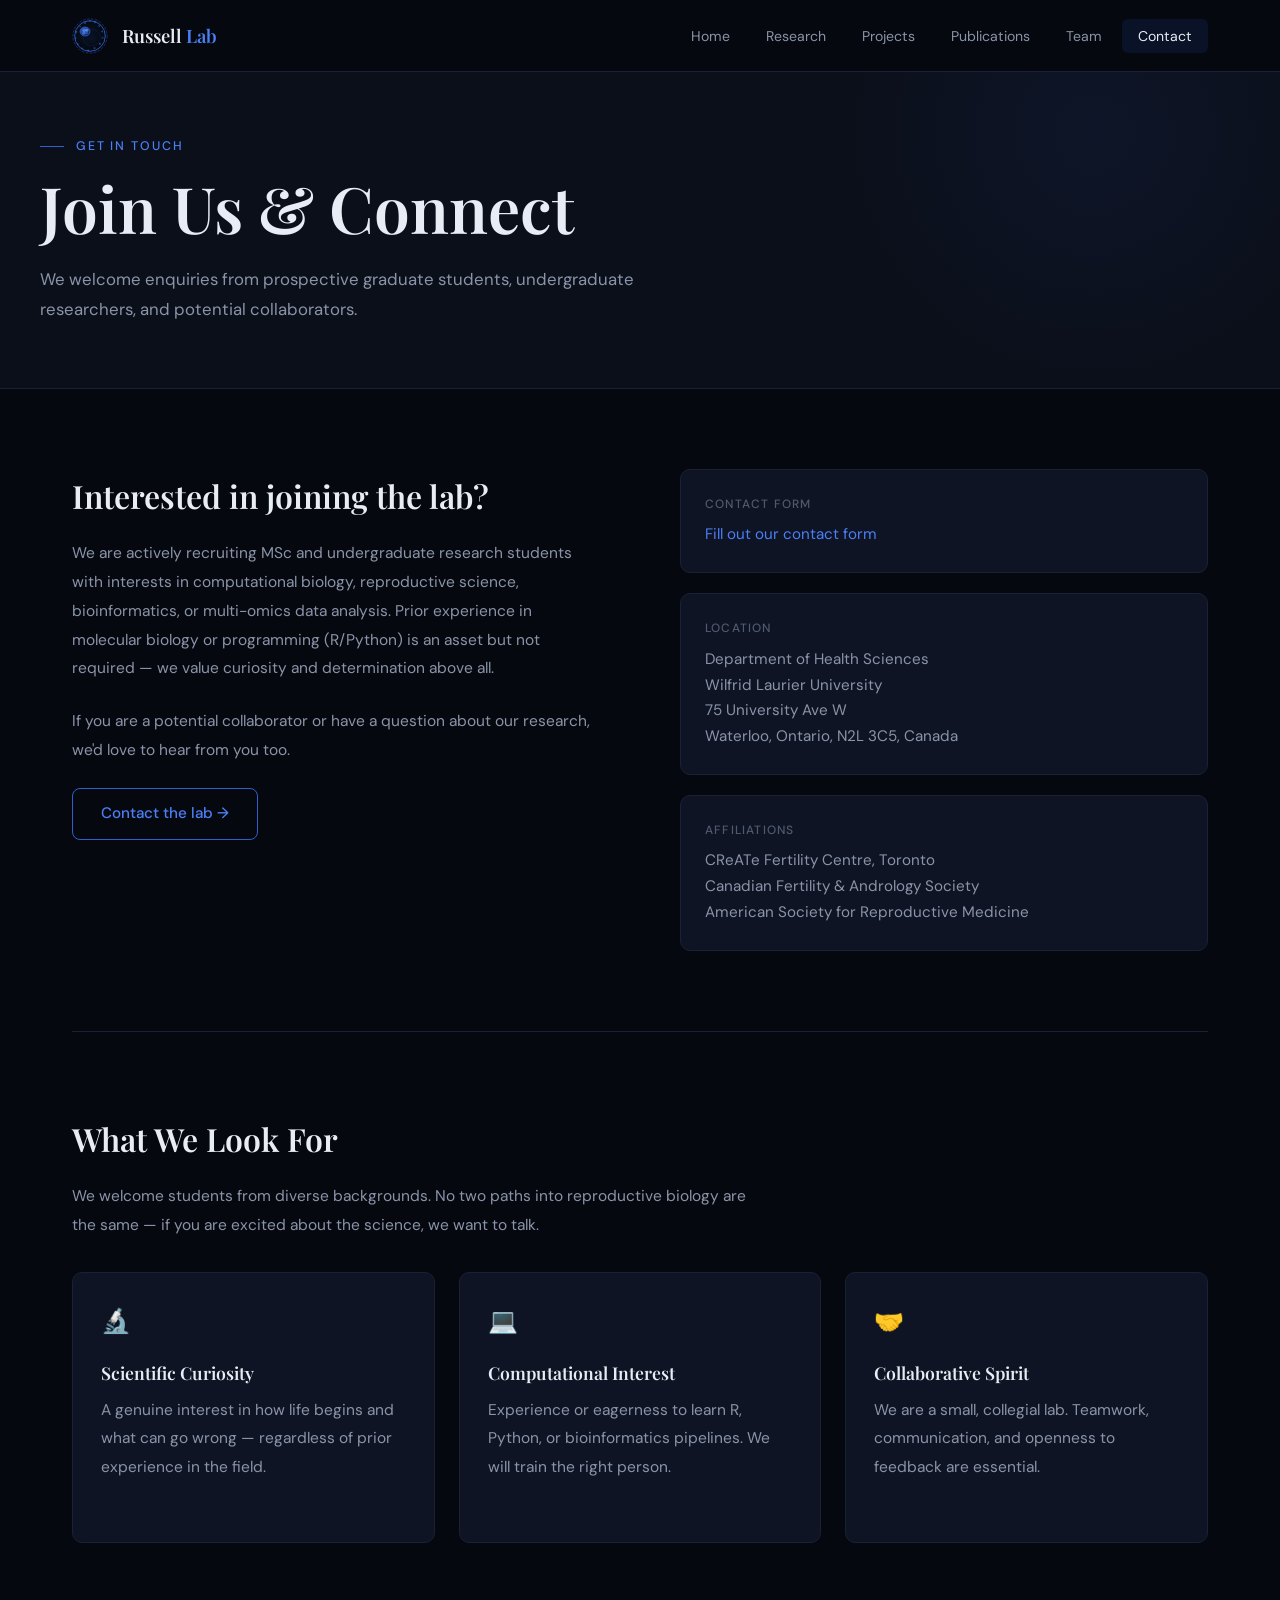
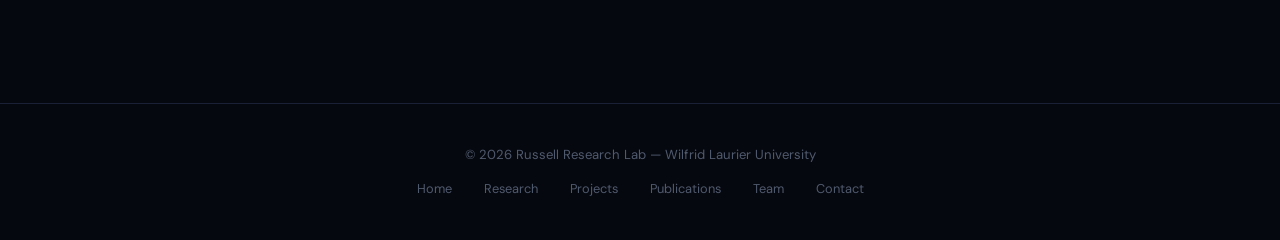
==== contact.html @ f3a5f57b "initial commit" ====
<!DOCTYPE html>
<html lang="en">
<head>
<meta charset="UTF-8"><meta name="viewport" content="width=device-width, initial-scale=1.0">
<title>Contact | Russell Research Lab</title>
<link href="https://fonts.googleapis.com/css2?family=DM+Sans:ital,opsz,wght@0,9..40,300;0,9..40,400;0,9..40,500;0,9..40,600;1,9..40,300;1,9..40,400&family=Playfair+Display:wght@400;500;600;700&display=swap" rel="stylesheet">
<style>
*,*::before,*::after{margin:0;padding:0;box-sizing:border-box;}
:root{--bg-primary:#06080f;--bg-secondary:#0b0f1a;--bg-card:#0f1424;--accent:#2d5fce;--accent-light:#4b7ff5;--accent-subtle:#1a2d5a;--text-primary:#e8ecf4;--text-secondary:#8a94a8;--text-muted:#505a6e;--border:#1a2035;--border-light:#253050;--font-display:'Playfair Display',Georgia,serif;--font-body:'DM Sans',system-ui,sans-serif;--max-width:1200px;--nav-height:72px;}
html{scroll-behavior:smooth;}body{font-family:var(--font-body);background:var(--bg-primary);color:var(--text-primary);line-height:1.7;overflow-x:hidden;}
::selection{background:var(--accent);color:white;}
::-webkit-scrollbar{width:6px;}::-webkit-scrollbar-track{background:var(--bg-primary);}::-webkit-scrollbar-thumb{background:var(--accent-subtle);border-radius:3px;}
.nav{position:fixed;top:0;left:0;right:0;height:var(--nav-height);background:rgba(6,8,15,0.92);backdrop-filter:blur(20px);border-bottom:1px solid var(--border);z-index:1000;display:flex;align-items:center;justify-content:center;}
.nav-inner{width:100%;max-width:var(--max-width);padding:0 2rem;display:flex;align-items:center;justify-content:space-between;}
.nav-logo{display:flex;align-items:center;gap:0.85rem;text-decoration:none;color:var(--text-primary);}
.nav-logo-text{font-family:var(--font-display);font-size:1.15rem;font-weight:600;}.nav-logo-text span{color:var(--accent-light);}
.nav-links{display:flex;align-items:center;gap:0.25rem;list-style:none;}
.nav-links a{color:var(--text-secondary);text-decoration:none;font-size:0.88rem;padding:0.5rem 1rem;border-radius:6px;transition:all 0.25s ease;}
.nav-links a:hover,.nav-links a.active{color:var(--text-primary);background:rgba(45,95,206,0.12);}
.mobile-toggle{display:none;background:none;border:none;color:var(--text-primary);font-size:1.5rem;cursor:pointer;}
.page-header{padding:calc(var(--nav-height) + 4rem) 2rem 4rem;background:var(--bg-secondary);border-bottom:1px solid var(--border);position:relative;overflow:hidden;}
.page-header::before{content:'';position:absolute;top:-30%;right:-5%;width:500px;height:500px;background:radial-gradient(circle,rgba(45,95,206,0.08) 0%,transparent 70%);}
.page-header-inner{max-width:var(--max-width);margin:0 auto;position:relative;z-index:1;}
.section-label{font-size:0.78rem;letter-spacing:0.15em;text-transform:uppercase;color:var(--accent-light);font-weight:500;margin-bottom:1rem;display:flex;align-items:center;gap:0.75rem;}
.section-label::before{content:'';width:24px;height:1px;background:var(--accent);}
.page-title{font-family:var(--font-display);font-size:clamp(2.5rem,5vw,4rem);font-weight:600;line-height:1.1;margin-bottom:1.25rem;}
.page-subtitle{color:var(--text-secondary);font-size:1.05rem;max-width:620px;line-height:1.8;}
.main{max-width:var(--max-width);margin:0 auto;padding:5rem 2rem;}
.contact-grid{display:grid;grid-template-columns:1fr 1fr;gap:5rem;align-items:start;}
.contact-cta h2{font-family:var(--font-display);font-size:2rem;font-weight:600;margin-bottom:1rem;}
.contact-cta p{color:var(--text-secondary);font-size:0.97rem;line-height:1.85;margin-bottom:1.5rem;}
.contact-link{display:inline-flex;align-items:center;gap:0.5rem;color:var(--accent-light);text-decoration:none;font-size:0.95rem;font-weight:500;padding:0.75rem 1.75rem;border:1px solid var(--accent);border-radius:8px;transition:all 0.3s ease;}
.contact-link:hover{background:rgba(45,95,206,0.15);transform:translateY(-2px);}
.contact-cards{display:flex;flex-direction:column;gap:1.25rem;}
.contact-card{padding:1.5rem;background:var(--bg-card);border:1px solid var(--border);border-radius:10px;}
.contact-card h4{font-size:0.75rem;letter-spacing:0.1em;text-transform:uppercase;color:var(--text-muted);font-weight:500;margin-bottom:0.5rem;}
.contact-card p{color:var(--text-secondary);font-size:0.95rem;line-height:1.7;}
.contact-card a{color:var(--accent-light);text-decoration:none;}
.contact-card a:hover{text-decoration:underline;}
.what-we-seek{margin-top:5rem;padding-top:5rem;border-top:1px solid var(--border);}
.what-we-seek h2{font-family:var(--font-display);font-size:2rem;font-weight:600;margin-bottom:1rem;}
.what-we-seek p{color:var(--text-secondary);font-size:0.97rem;line-height:1.85;max-width:700px;margin-bottom:2rem;}
.seek-grid{display:grid;grid-template-columns:repeat(3,1fr);gap:1.5rem;}
.seek-card{background:var(--bg-card);border:1px solid var(--border);border-radius:10px;padding:1.75rem;transition:all 0.3s ease;}
.seek-card:hover{border-color:var(--accent);transform:translateY(-3px);}
.seek-icon{font-size:1.5rem;margin-bottom:1rem;}
.seek-title{font-family:var(--font-display);font-size:1.1rem;font-weight:600;margin-bottom:0.5rem;}
.seek-desc{font-size:0.87rem;color:var(--text-secondary);line-height:1.7;}
.footer{padding:2.5rem 2rem;text-align:center;border-top:1px solid var(--border);margin-top:5rem;}
.footer-text{font-size:0.82rem;color:var(--text-muted);}
.footer-links{display:flex;justify-content:center;gap:2rem;margin-top:0.75rem;}
.footer-links a{font-size:0.8rem;color:var(--text-muted);text-decoration:none;transition:color 0.2s;}
.footer-links a:hover{color:var(--accent-light);}
.fade-in{opacity:0;transform:translateY(28px);transition:all 0.7s cubic-bezier(0.16,1,0.3,1);}
.fade-in.visible{opacity:1;transform:translateY(0);}
.stagger-1{transition-delay:0.1s;}.stagger-2{transition-delay:0.2s;}.stagger-3{transition-delay:0.3s;}
@media(max-width:1024px){.contact-grid{grid-template-columns:1fr;gap:3rem;}.seek-grid{grid-template-columns:1fr 1fr;}}
@media(max-width:768px){.nav-links{display:none;}.mobile-toggle{display:block;}.nav-links.show{display:flex;flex-direction:column;position:fixed;top:var(--nav-height);left:0;right:0;background:rgba(6,8,15,0.97);padding:1rem;border-bottom:1px solid var(--border);}.seek-grid{grid-template-columns:1fr;}}
</style>
</head>
<body>
<nav class="nav"><div class="nav-inner">
  <a href="index.html" class="nav-logo">
    <svg width="36" height="36" viewBox="0 0 40 40" fill="none"><defs><radialGradient id="lb" cx="48%" cy="48%" r="50%"><stop offset="0%" stop-color="#0a1830"/><stop offset="100%" stop-color="#04080f"/></radialGradient><radialGradient id="lc" cx="55%" cy="56%" r="50%"><stop offset="0%" stop-color="#091428" stop-opacity=".8"/><stop offset="100%" stop-color="#04080f" stop-opacity=".3"/></radialGradient><radialGradient id="li" cx="38%" cy="36%" r="58%"><stop offset="0%" stop-color="#4b7ff5" stop-opacity=".9"/><stop offset="100%" stop-color="#1a3a80" stop-opacity=".7"/></radialGradient></defs><circle cx="20" cy="20" r="19" stroke="#4b7ff5" stroke-width=".8" stroke-dasharray="3 1.5" fill="none" opacity=".45"/><circle cx="20" cy="20" r="17" fill="url(#lb)" stroke="#2d5fce" stroke-width="1"/><ellipse cx="22" cy="22" rx="9.5" ry="9" fill="url(#lc)" stroke="rgba(75,127,245,.18)" stroke-width=".5"/><ellipse cx="14.5" cy="15" rx="5.5" ry="5" fill="url(#li)" stroke="#4b7ff5" stroke-width=".7" opacity=".9"/><circle cx="13.5" cy="14" r="2" fill="#4b7ff5" opacity=".8"/><circle cx="16.5" cy="13.5" r="1.7" fill="#6a9af8" opacity=".7"/><circle cx="13" cy="17" r="1.6" fill="#4b7ff5" opacity=".7"/><circle cx="16" cy="16.5" r="1.5" fill="#2d5fce" opacity=".8"/><circle cx="20" cy="3.2" r="1.2" fill="#2d5fce" opacity=".55"/><circle cx="25.5" cy="4.8" r="1.1" fill="#4b7ff5" opacity=".5"/><circle cx="30.2" cy="9" r="1.1" fill="#2d5fce" opacity=".55"/><circle cx="33.5" cy="15" r="1" fill="#4b7ff5" opacity=".5"/><circle cx="34" cy="22" r="1.1" fill="#2d5fce" opacity=".55"/><circle cx="31" cy="28.5" r="1.1" fill="#4b7ff5" opacity=".5"/><circle cx="25" cy="33.5" r="1.2" fill="#2d5fce" opacity=".55"/><circle cx="18" cy="36" r="1.1" fill="#4b7ff5" opacity=".5"/><circle cx="11.5" cy="34" r="1.1" fill="#2d5fce" opacity=".55"/><circle cx="6.5" cy="29" r="1" fill="#4b7ff5" opacity=".5"/><circle cx="4" cy="22.5" r="1.1" fill="#2d5fce" opacity=".55"/><circle cx="5" cy="15.5" r="1" fill="#4b7ff5" opacity=".5"/><circle cx="9" cy="9.5" r="1.1" fill="#2d5fce" opacity=".55"/><circle cx="14.5" cy="5.5" r="1.1" fill="#4b7ff5" opacity=".5"/></svg>
    <div class="nav-logo-text">Russell <span>Lab</span></div>
  </a>
  <ul class="nav-links">
    <li><a href="index.html">Home</a></li><li><a href="research.html">Research</a></li>
    <li><a href="projects.html">Projects</a></li><li><a href="publications.html">Publications</a></li>
    <li><a href="team.html">Team</a></li><li><a href="contact.html" class="active">Contact</a></li>
  </ul>
  <button class="mobile-toggle" onclick="document.querySelector('.nav-links').classList.toggle('show')">&#9776;</button>
</div></nav>

<div class="page-header"><div class="page-header-inner">
  <div class="section-label">Get in Touch</div>
  <h1 class="page-title">Join Us &amp; Connect</h1>
  <p class="page-subtitle">We welcome enquiries from prospective graduate students, undergraduate researchers, and potential collaborators.</p>
</div></div>

<main class="main">
  <div class="contact-grid">
    <div class="contact-cta fade-in">
      <h2>Interested in joining the lab?</h2>
      <p>We are actively recruiting MSc and undergraduate research students with interests in computational biology, reproductive science, bioinformatics, or multi-omics data analysis. Prior experience in molecular biology or programming (R/Python) is an asset but not required — we value curiosity and determination above all.</p>
      <p>If you are a potential collaborator or have a question about our research, we'd love to hear from you too.</p>
      <a href="https://wlu.ca1.qualtrics.com/jfe/form/SV_3DUtof3Wim0lqWa" target="_blank" class="contact-link">Contact the lab →</a>
    </div>
    <div class="contact-cards fade-in stagger-1">
      <div class="contact-card">
  <h4>Contact Form</h4>
  <p><a href="https://wlu.ca1.qualtrics.com/jfe/form/SV_3DUtof3Wim0lqWa" target="_blank" style="color:var(--accent-light);text-decoration:none;">Fill out our contact form</a></p>
</div>
      <div class="contact-card">
        <h4>Location</h4>
        <p>Department of Health Sciences<br>Wilfrid Laurier University<br>75 University Ave W<br>Waterloo, Ontario, N2L 3C5, Canada</p>
      </div>
      <div class="contact-card">
        <h4>Affiliations</h4>
        <p>CReATe Fertility Centre, Toronto<br>Canadian Fertility &amp; Andrology Society<br>American Society for Reproductive Medicine</p>
      </div>
    </div>
  </div>

  <div class="what-we-seek fade-in">
    <h2>What We Look For</h2>
    <p>We welcome students from diverse backgrounds. No two paths into reproductive biology are the same — if you are excited about the science, we want to talk.</p>
    <div class="seek-grid">
      <div class="seek-card fade-in stagger-1">
        <div class="seek-icon">🔬</div>
        <div class="seek-title">Scientific Curiosity</div>
        <p class="seek-desc">A genuine interest in how life begins and what can go wrong — regardless of prior experience in the field.</p>
      </div>
      <div class="seek-card fade-in stagger-2">
        <div class="seek-icon">💻</div>
        <div class="seek-title">Computational Interest</div>
        <p class="seek-desc">Experience or eagerness to learn R, Python, or bioinformatics pipelines. We will train the right person.</p>
      </div>
      <div class="seek-card fade-in stagger-3">
        <div class="seek-icon">🤝</div>
        <div class="seek-title">Collaborative Spirit</div>
        <p class="seek-desc">We are a small, collegial lab. Teamwork, communication, and openness to feedback are essential.</p>
      </div>
    </div>
  </div>
</main>

<footer class="footer">
  <p class="footer-text">&copy; 2026 Russell Research Lab — Wilfrid Laurier University</p>
  <div class="footer-links">
    <a href="index.html">Home</a><a href="research.html">Research</a><a href="projects.html">Projects</a>
    <a href="publications.html">Publications</a><a href="team.html">Team</a><a href="contact.html">Contact</a>
  </div>
</footer>
<script>
const observer = new IntersectionObserver(e => e.forEach(x => { if(x.isIntersecting) x.target.classList.add('visible'); }), {threshold:0.1, rootMargin:'0px 0px -50px 0px'});
document.querySelectorAll('.fade-in').forEach(el => observer.observe(el));
</script>
</body>
</html>
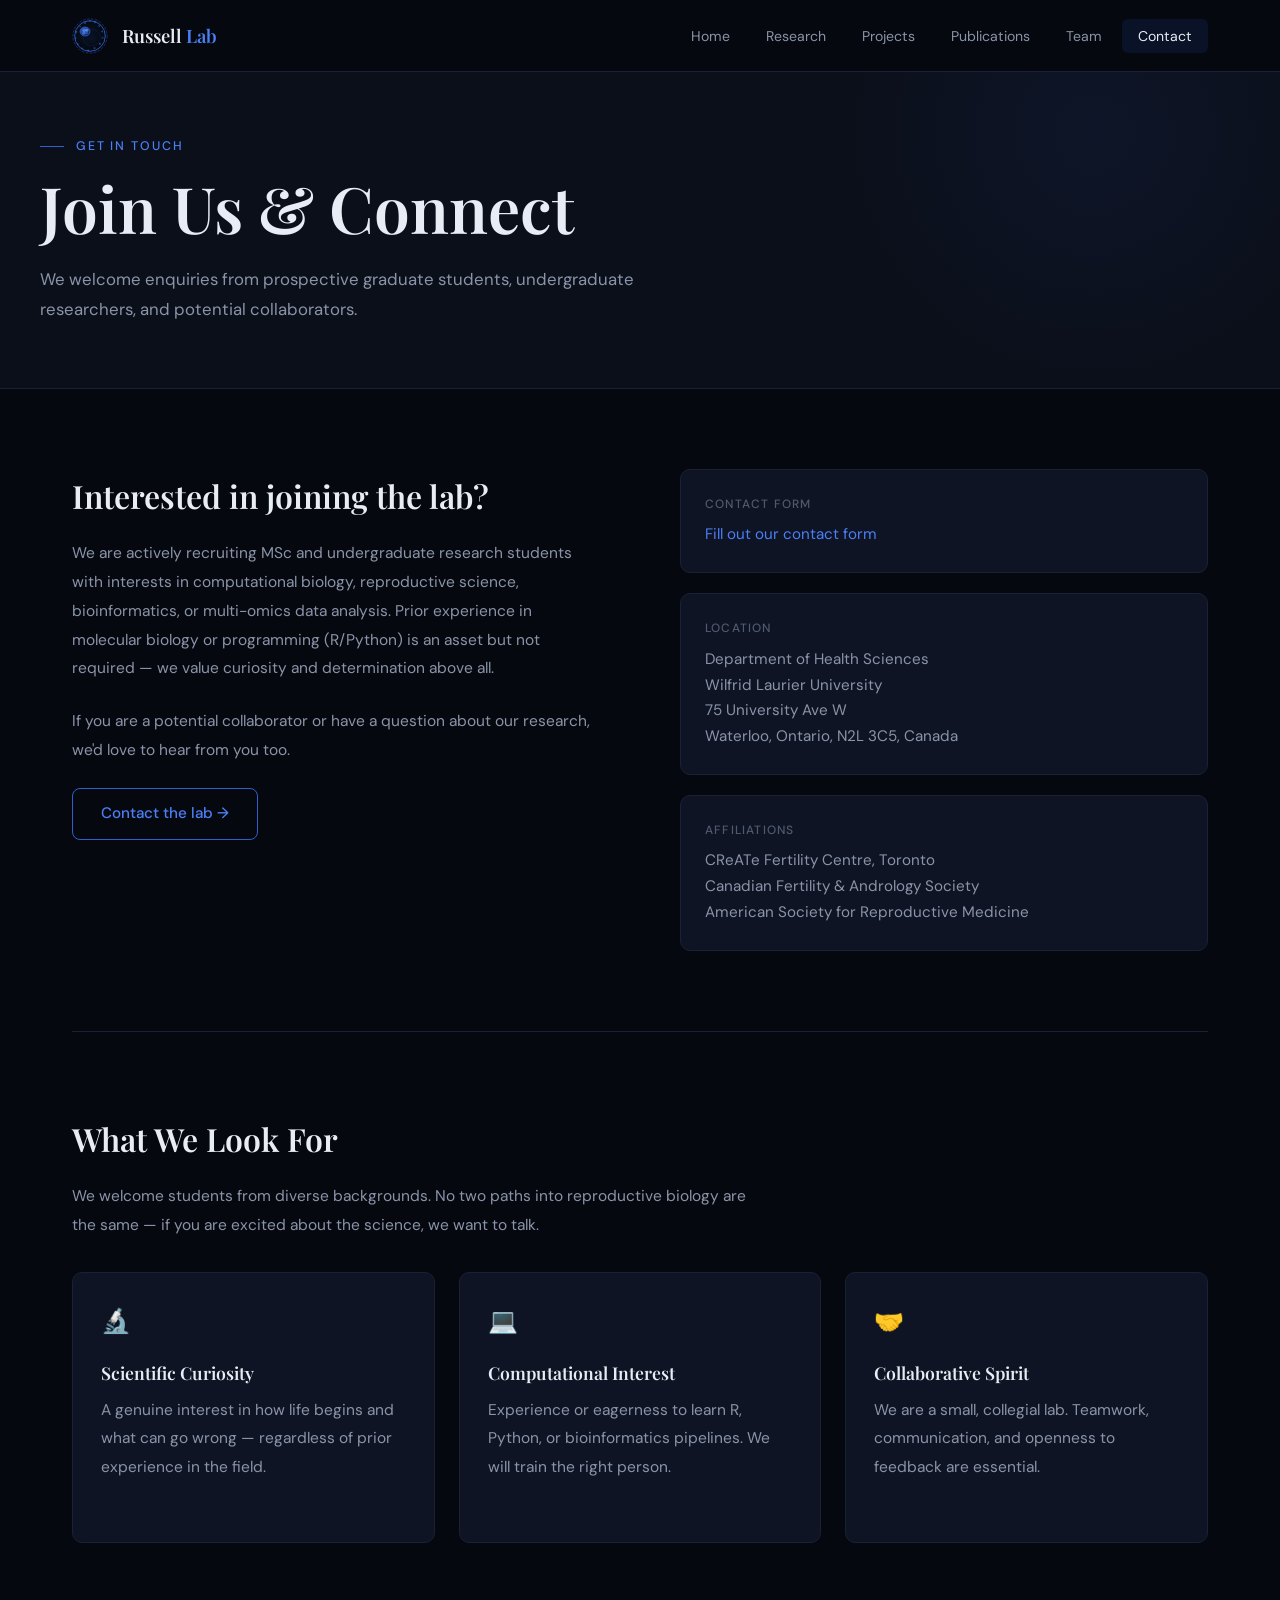
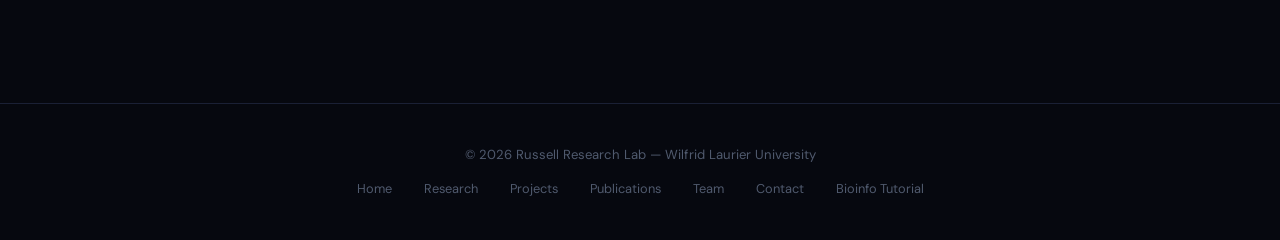
==== commit 64e930bc: "Optimize assets, share CSS, prep for russelllab.ca deploy - Converted 7.7MB veo.gif to 760KB MP4 vid" ====
--- a/contact.html
+++ b/contact.html
@@ -1,73 +1,54 @@
 <!DOCTYPE html>
 <html lang="en">
 <head>
-<meta charset="UTF-8"><meta name="viewport" content="width=device-width, initial-scale=1.0">
+<meta charset="UTF-8">
+<meta name="viewport" content="width=device-width, initial-scale=1.0">
 <title>Contact | Russell Research Lab</title>
-<link href="https://fonts.googleapis.com/css2?family=DM+Sans:ital,opsz,wght@0,9..40,300;0,9..40,400;0,9..40,500;0,9..40,600;1,9..40,300;1,9..40,400&family=Playfair+Display:wght@400;500;600;700&display=swap" rel="stylesheet">
+<meta name="description" content="Join the Russell Research Lab at Wilfrid Laurier University. We welcome MSc, undergraduate, and collaborative enquiries in reproductive biology, multi-omics, and computational embryology.">
+<meta property="og:title" content="Contact | Russell Research Lab">
+<meta property="og:description" content="Join the Russell Research Lab at Wilfrid Laurier University.">
+<meta property="og:type" content="website">
+<link rel="icon" type="image/svg+xml" href="images/favicon.svg">
+<link rel="stylesheet" href="https://fonts.googleapis.com/css2?family=DM+Sans:ital,opsz,wght@0,9..40,300;0,9..40,400;0,9..40,500;0,9..40,600;1,9..40,300;1,9..40,400&family=Playfair+Display:wght@400;500;600;700&display=swap">
+<link rel="stylesheet" href="css/main.css">
 <style>
-*,*::before,*::after{margin:0;padding:0;box-sizing:border-box;}
-:root{--bg-primary:#06080f;--bg-secondary:#0b0f1a;--bg-card:#0f1424;--accent:#2d5fce;--accent-light:#4b7ff5;--accent-subtle:#1a2d5a;--text-primary:#e8ecf4;--text-secondary:#8a94a8;--text-muted:#505a6e;--border:#1a2035;--border-light:#253050;--font-display:'Playfair Display',Georgia,serif;--font-body:'DM Sans',system-ui,sans-serif;--max-width:1200px;--nav-height:72px;}
-html{scroll-behavior:smooth;}body{font-family:var(--font-body);background:var(--bg-primary);color:var(--text-primary);line-height:1.7;overflow-x:hidden;}
-::selection{background:var(--accent);color:white;}
-::-webkit-scrollbar{width:6px;}::-webkit-scrollbar-track{background:var(--bg-primary);}::-webkit-scrollbar-thumb{background:var(--accent-subtle);border-radius:3px;}
-.nav{position:fixed;top:0;left:0;right:0;height:var(--nav-height);background:rgba(6,8,15,0.92);backdrop-filter:blur(20px);border-bottom:1px solid var(--border);z-index:1000;display:flex;align-items:center;justify-content:center;}
-.nav-inner{width:100%;max-width:var(--max-width);padding:0 2rem;display:flex;align-items:center;justify-content:space-between;}
-.nav-logo{display:flex;align-items:center;gap:0.85rem;text-decoration:none;color:var(--text-primary);}
-.nav-logo-text{font-family:var(--font-display);font-size:1.15rem;font-weight:600;}.nav-logo-text span{color:var(--accent-light);}
-.nav-links{display:flex;align-items:center;gap:0.25rem;list-style:none;}
-.nav-links a{color:var(--text-secondary);text-decoration:none;font-size:0.88rem;padding:0.5rem 1rem;border-radius:6px;transition:all 0.25s ease;}
-.nav-links a:hover,.nav-links a.active{color:var(--text-primary);background:rgba(45,95,206,0.12);}
-.mobile-toggle{display:none;background:none;border:none;color:var(--text-primary);font-size:1.5rem;cursor:pointer;}
-.page-header{padding:calc(var(--nav-height) + 4rem) 2rem 4rem;background:var(--bg-secondary);border-bottom:1px solid var(--border);position:relative;overflow:hidden;}
-.page-header::before{content:'';position:absolute;top:-30%;right:-5%;width:500px;height:500px;background:radial-gradient(circle,rgba(45,95,206,0.08) 0%,transparent 70%);}
-.page-header-inner{max-width:var(--max-width);margin:0 auto;position:relative;z-index:1;}
-.section-label{font-size:0.78rem;letter-spacing:0.15em;text-transform:uppercase;color:var(--accent-light);font-weight:500;margin-bottom:1rem;display:flex;align-items:center;gap:0.75rem;}
-.section-label::before{content:'';width:24px;height:1px;background:var(--accent);}
-.page-title{font-family:var(--font-display);font-size:clamp(2.5rem,5vw,4rem);font-weight:600;line-height:1.1;margin-bottom:1.25rem;}
-.page-subtitle{color:var(--text-secondary);font-size:1.05rem;max-width:620px;line-height:1.8;}
-.main{max-width:var(--max-width);margin:0 auto;padding:5rem 2rem;}
-.contact-grid{display:grid;grid-template-columns:1fr 1fr;gap:5rem;align-items:start;}
-.contact-cta h2{font-family:var(--font-display);font-size:2rem;font-weight:600;margin-bottom:1rem;}
-.contact-cta p{color:var(--text-secondary);font-size:0.97rem;line-height:1.85;margin-bottom:1.5rem;}
-.contact-link{display:inline-flex;align-items:center;gap:0.5rem;color:var(--accent-light);text-decoration:none;font-size:0.95rem;font-weight:500;padding:0.75rem 1.75rem;border:1px solid var(--accent);border-radius:8px;transition:all 0.3s ease;}
-.contact-link:hover{background:rgba(45,95,206,0.15);transform:translateY(-2px);}
-.contact-cards{display:flex;flex-direction:column;gap:1.25rem;}
-.contact-card{padding:1.5rem;background:var(--bg-card);border:1px solid var(--border);border-radius:10px;}
-.contact-card h4{font-size:0.75rem;letter-spacing:0.1em;text-transform:uppercase;color:var(--text-muted);font-weight:500;margin-bottom:0.5rem;}
-.contact-card p{color:var(--text-secondary);font-size:0.95rem;line-height:1.7;}
-.contact-card a{color:var(--accent-light);text-decoration:none;}
-.contact-card a:hover{text-decoration:underline;}
-.what-we-seek{margin-top:5rem;padding-top:5rem;border-top:1px solid var(--border);}
-.what-we-seek h2{font-family:var(--font-display);font-size:2rem;font-weight:600;margin-bottom:1rem;}
-.what-we-seek p{color:var(--text-secondary);font-size:0.97rem;line-height:1.85;max-width:700px;margin-bottom:2rem;}
-.seek-grid{display:grid;grid-template-columns:repeat(3,1fr);gap:1.5rem;}
-.seek-card{background:var(--bg-card);border:1px solid var(--border);border-radius:10px;padding:1.75rem;transition:all 0.3s ease;}
-.seek-card:hover{border-color:var(--accent);transform:translateY(-3px);}
-.seek-icon{font-size:1.5rem;margin-bottom:1rem;}
-.seek-title{font-family:var(--font-display);font-size:1.1rem;font-weight:600;margin-bottom:0.5rem;}
-.seek-desc{font-size:0.87rem;color:var(--text-secondary);line-height:1.7;}
-.footer{padding:2.5rem 2rem;text-align:center;border-top:1px solid var(--border);margin-top:5rem;}
-.footer-text{font-size:0.82rem;color:var(--text-muted);}
-.footer-links{display:flex;justify-content:center;gap:2rem;margin-top:0.75rem;}
-.footer-links a{font-size:0.8rem;color:var(--text-muted);text-decoration:none;transition:color 0.2s;}
-.footer-links a:hover{color:var(--accent-light);}
-.fade-in{opacity:0;transform:translateY(28px);transition:all 0.7s cubic-bezier(0.16,1,0.3,1);}
-.fade-in.visible{opacity:1;transform:translateY(0);}
-.stagger-1{transition-delay:0.1s;}.stagger-2{transition-delay:0.2s;}.stagger-3{transition-delay:0.3s;}
-@media(max-width:1024px){.contact-grid{grid-template-columns:1fr;gap:3rem;}.seek-grid{grid-template-columns:1fr 1fr;}}
-@media(max-width:768px){.nav-links{display:none;}.mobile-toggle{display:block;}.nav-links.show{display:flex;flex-direction:column;position:fixed;top:var(--nav-height);left:0;right:0;background:rgba(6,8,15,0.97);padding:1rem;border-bottom:1px solid var(--border);}.seek-grid{grid-template-columns:1fr;}}
+.contact-grid { display: grid; grid-template-columns: 1fr 1fr; gap: 5rem; align-items: start; }
+.contact-cta h2 { font-family: var(--font-display); font-size: 2rem; font-weight: 600; margin-bottom: 1rem; }
+.contact-cta p { color: var(--text-secondary); font-size: 0.97rem; line-height: 1.85; margin-bottom: 1.5rem; }
+.contact-link { display: inline-flex; align-items: center; gap: 0.5rem; color: var(--accent-light); text-decoration: none; font-size: 0.95rem; font-weight: 500; padding: 0.75rem 1.75rem; border: 1px solid var(--accent); border-radius: 8px; transition: all 0.3s ease; }
+.contact-link:hover { background: rgba(45,95,206,0.15); transform: translateY(-2px); }
+.contact-cards { display: flex; flex-direction: column; gap: 1.25rem; }
+.contact-card { padding: 1.5rem; background: var(--bg-card); border: 1px solid var(--border); border-radius: 10px; }
+.contact-card h4 { font-size: 0.75rem; letter-spacing: 0.1em; text-transform: uppercase; color: var(--text-muted); font-weight: 500; margin-bottom: 0.5rem; }
+.contact-card p { color: var(--text-secondary); font-size: 0.95rem; line-height: 1.7; }
+.contact-card a { color: var(--accent-light); text-decoration: none; }
+.contact-card a:hover { text-decoration: underline; }
+.what-we-seek { margin-top: 5rem; padding-top: 5rem; border-top: 1px solid var(--border); }
+.what-we-seek h2 { font-family: var(--font-display); font-size: 2rem; font-weight: 600; margin-bottom: 1rem; }
+.what-we-seek p { color: var(--text-secondary); font-size: 0.97rem; line-height: 1.85; max-width: 700px; margin-bottom: 2rem; }
+.seek-grid { display: grid; grid-template-columns: repeat(3, 1fr); gap: 1.5rem; }
+.seek-card { background: var(--bg-card); border: 1px solid var(--border); border-radius: 10px; padding: 1.75rem; transition: all 0.3s ease; }
+.seek-card:hover { border-color: var(--accent); transform: translateY(-3px); }
+.seek-icon { font-size: 1.5rem; margin-bottom: 1rem; }
+.seek-title { font-family: var(--font-display); font-size: 1.1rem; font-weight: 600; margin-bottom: 0.5rem; }
+.seek-desc { font-size: 0.87rem; color: var(--text-secondary); line-height: 1.7; }
+@media (max-width: 1024px) { .contact-grid { grid-template-columns: 1fr; gap: 3rem; } .seek-grid { grid-template-columns: 1fr 1fr; } }
+@media (max-width: 768px) { .seek-grid { grid-template-columns: 1fr; } }
 </style>
 </head>
 <body>
 <nav class="nav"><div class="nav-inner">
   <a href="index.html" class="nav-logo">
-    <svg width="36" height="36" viewBox="0 0 40 40" fill="none"><defs><radialGradient id="lb" cx="48%" cy="48%" r="50%"><stop offset="0%" stop-color="#0a1830"/><stop offset="100%" stop-color="#04080f"/></radialGradient><radialGradient id="lc" cx="55%" cy="56%" r="50%"><stop offset="0%" stop-color="#091428" stop-opacity=".8"/><stop offset="100%" stop-color="#04080f" stop-opacity=".3"/></radialGradient><radialGradient id="li" cx="38%" cy="36%" r="58%"><stop offset="0%" stop-color="#4b7ff5" stop-opacity=".9"/><stop offset="100%" stop-color="#1a3a80" stop-opacity=".7"/></radialGradient></defs><circle cx="20" cy="20" r="19" stroke="#4b7ff5" stroke-width=".8" stroke-dasharray="3 1.5" fill="none" opacity=".45"/><circle cx="20" cy="20" r="17" fill="url(#lb)" stroke="#2d5fce" stroke-width="1"/><ellipse cx="22" cy="22" rx="9.5" ry="9" fill="url(#lc)" stroke="rgba(75,127,245,.18)" stroke-width=".5"/><ellipse cx="14.5" cy="15" rx="5.5" ry="5" fill="url(#li)" stroke="#4b7ff5" stroke-width=".7" opacity=".9"/><circle cx="13.5" cy="14" r="2" fill="#4b7ff5" opacity=".8"/><circle cx="16.5" cy="13.5" r="1.7" fill="#6a9af8" opacity=".7"/><circle cx="13" cy="17" r="1.6" fill="#4b7ff5" opacity=".7"/><circle cx="16" cy="16.5" r="1.5" fill="#2d5fce" opacity=".8"/><circle cx="20" cy="3.2" r="1.2" fill="#2d5fce" opacity=".55"/><circle cx="25.5" cy="4.8" r="1.1" fill="#4b7ff5" opacity=".5"/><circle cx="30.2" cy="9" r="1.1" fill="#2d5fce" opacity=".55"/><circle cx="33.5" cy="15" r="1" fill="#4b7ff5" opacity=".5"/><circle cx="34" cy="22" r="1.1" fill="#2d5fce" opacity=".55"/><circle cx="31" cy="28.5" r="1.1" fill="#4b7ff5" opacity=".5"/><circle cx="25" cy="33.5" r="1.2" fill="#2d5fce" opacity=".55"/><circle cx="18" cy="36" r="1.1" fill="#4b7ff5" opacity=".5"/><circle cx="11.5" cy="34" r="1.1" fill="#2d5fce" opacity=".55"/><circle cx="6.5" cy="29" r="1" fill="#4b7ff5" opacity=".5"/><circle cx="4" cy="22.5" r="1.1" fill="#2d5fce" opacity=".55"/><circle cx="5" cy="15.5" r="1" fill="#4b7ff5" opacity=".5"/><circle cx="9" cy="9.5" r="1.1" fill="#2d5fce" opacity=".55"/><circle cx="14.5" cy="5.5" r="1.1" fill="#4b7ff5" opacity=".5"/></svg>
+    <img src="images/nav-logo.svg" alt="" width="36" height="36">
     <div class="nav-logo-text">Russell <span>Lab</span></div>
   </a>
   <ul class="nav-links">
-    <li><a href="index.html">Home</a></li><li><a href="research.html">Research</a></li>
-    <li><a href="projects.html">Projects</a></li><li><a href="publications.html">Publications</a></li>
-    <li><a href="team.html">Team</a></li><li><a href="contact.html" class="active">Contact</a></li>
+    <li><a href="index.html">Home</a></li>
+    <li><a href="research.html">Research</a></li>
+    <li><a href="projects.html">Projects</a></li>
+    <li><a href="publications.html">Publications</a></li>
+    <li><a href="team.html">Team</a></li>
+    <li><a href="contact.html" class="active">Contact</a></li>
   </ul>
   <button class="mobile-toggle" onclick="document.querySelector('.nav-links').classList.toggle('show')">&#9776;</button>
 </div></nav>
@@ -84,13 +65,13 @@
       <h2>Interested in joining the lab?</h2>
       <p>We are actively recruiting MSc and undergraduate research students with interests in computational biology, reproductive science, bioinformatics, or multi-omics data analysis. Prior experience in molecular biology or programming (R/Python) is an asset but not required — we value curiosity and determination above all.</p>
       <p>If you are a potential collaborator or have a question about our research, we'd love to hear from you too.</p>
-      <a href="https://wlu.ca1.qualtrics.com/jfe/form/SV_3DUtof3Wim0lqWa" target="_blank" class="contact-link">Contact the lab →</a>
+      <a href="https://wlu.ca1.qualtrics.com/jfe/form/SV_3DUtof3Wim0lqWa" target="_blank" rel="noopener" class="contact-link">Contact the lab →</a>
     </div>
     <div class="contact-cards fade-in stagger-1">
       <div class="contact-card">
-  <h4>Contact Form</h4>
-  <p><a href="https://wlu.ca1.qualtrics.com/jfe/form/SV_3DUtof3Wim0lqWa" target="_blank" style="color:var(--accent-light);text-decoration:none;">Fill out our contact form</a></p>
-</div>
+        <h4>Contact Form</h4>
+        <p><a href="https://wlu.ca1.qualtrics.com/jfe/form/SV_3DUtof3Wim0lqWa" target="_blank" rel="noopener">Fill out our contact form</a></p>
+      </div>
       <div class="contact-card">
         <h4>Location</h4>
         <p>Department of Health Sciences<br>Wilfrid Laurier University<br>75 University Ave W<br>Waterloo, Ontario, N2L 3C5, Canada</p>
@@ -128,12 +109,17 @@
 <footer class="footer">
   <p class="footer-text">&copy; 2026 Russell Research Lab — Wilfrid Laurier University</p>
   <div class="footer-links">
-    <a href="index.html">Home</a><a href="research.html">Research</a><a href="projects.html">Projects</a>
-    <a href="publications.html">Publications</a><a href="team.html">Team</a><a href="contact.html">Contact</a>
+    <a href="index.html">Home</a>
+    <a href="research.html">Research</a>
+    <a href="projects.html">Projects</a>
+    <a href="publications.html">Publications</a>
+    <a href="team.html">Team</a>
+    <a href="contact.html">Contact</a>
+    <a href="https://sjrussell.github.io/BioinfoCrashCourse/" target="_blank" rel="noopener">Bioinfo Tutorial</a>
   </div>
 </footer>
 <script>
-const observer = new IntersectionObserver(e => e.forEach(x => { if(x.isIntersecting) x.target.classList.add('visible'); }), {threshold:0.1, rootMargin:'0px 0px -50px 0px'});
+const observer = new IntersectionObserver(e => e.forEach(x => { if (x.isIntersecting) x.target.classList.add('visible'); }), { threshold: 0.1, rootMargin: '0px 0px -50px 0px' });
 document.querySelectorAll('.fade-in').forEach(el => observer.observe(el));
 </script>
 </body>
--- a/css/main.css
+++ b/css/main.css
@@ -0,0 +1,84 @@
+/* Russell Research Lab — shared site styles.
+ * Per-page <style> blocks handle layout-specific rules; this file
+ * handles tokens, typography, nav, page header, fade-in system, footer. */
+
+*, *::before, *::after { margin: 0; padding: 0; box-sizing: border-box; }
+
+:root {
+  --bg-primary: #06080f;
+  --bg-secondary: #0b0f1a;
+  --bg-card: #0f1424;
+  --bg-card-hover: #141a30;
+  --accent: #2d5fce;
+  --accent-light: #4b7ff5;
+  --accent-subtle: #1a2d5a;
+  --text-primary: #e8ecf4;
+  --text-secondary: #8a94a8;
+  --text-muted: #505a6e;
+  --border: #1a2035;
+  --border-light: #253050;
+  --font-display: 'Playfair Display', Georgia, serif;
+  --font-body: 'DM Sans', system-ui, sans-serif;
+  --max-width: 1200px;
+  --nav-height: 72px;
+}
+
+html { scroll-behavior: smooth; }
+body { font-family: var(--font-body); background: var(--bg-primary); color: var(--text-primary); line-height: 1.7; overflow-x: hidden; }
+::selection { background: var(--accent); color: white; }
+::-webkit-scrollbar { width: 6px; }
+::-webkit-scrollbar-track { background: var(--bg-primary); }
+::-webkit-scrollbar-thumb { background: var(--accent-subtle); border-radius: 3px; }
+::-webkit-scrollbar-thumb:hover { background: var(--accent); }
+
+/* ── NAV ────────────────────────────────────────────── */
+.nav { position: fixed; top: 0; left: 0; right: 0; height: var(--nav-height); background: rgba(6,8,15,0.92); backdrop-filter: blur(20px); border-bottom: 1px solid var(--border); z-index: 1000; display: flex; align-items: center; justify-content: center; }
+.nav-inner { width: 100%; max-width: var(--max-width); padding: 0 2rem; display: flex; align-items: center; justify-content: space-between; }
+.nav-logo { display: flex; align-items: center; gap: 0.85rem; text-decoration: none; color: var(--text-primary); }
+.nav-logo img { width: 36px; height: 36px; }
+.nav-logo-text { font-family: var(--font-display); font-size: 1.15rem; font-weight: 600; }
+.nav-logo-text span { color: var(--accent-light); }
+.nav-links { display: flex; align-items: center; gap: 0.25rem; list-style: none; }
+.nav-links a { color: var(--text-secondary); text-decoration: none; font-size: 0.88rem; font-weight: 400; padding: 0.5rem 1rem; border-radius: 6px; transition: all 0.25s ease; }
+.nav-links a:hover { color: var(--text-primary); background: rgba(45,95,206,0.1); }
+.nav-links a.active { color: var(--text-primary); background: rgba(45,95,206,0.12); }
+.mobile-toggle { display: none; background: none; border: none; color: var(--text-primary); font-size: 1.5rem; cursor: pointer; }
+
+/* ── PAGE HEADER ────────────────────────────────────── */
+.page-header { padding: calc(var(--nav-height) + 4rem) 2rem 4rem; background: var(--bg-secondary); border-bottom: 1px solid var(--border); position: relative; overflow: hidden; }
+.page-header::before { content: ''; position: absolute; top: -30%; right: -5%; width: 500px; height: 500px; background: radial-gradient(circle, rgba(45,95,206,0.08) 0%, transparent 70%); }
+.page-header-inner { max-width: var(--max-width); margin: 0 auto; position: relative; z-index: 1; }
+.section-label { font-size: 0.78rem; letter-spacing: 0.15em; text-transform: uppercase; color: var(--accent-light); font-weight: 500; margin-bottom: 1rem; display: flex; align-items: center; gap: 0.75rem; }
+.section-label::before { content: ''; width: 24px; height: 1px; background: var(--accent); }
+.page-title { font-family: var(--font-display); font-size: clamp(2.5rem, 5vw, 4rem); font-weight: 600; line-height: 1.1; margin-bottom: 1.25rem; }
+.page-subtitle { color: var(--text-secondary); font-size: 1.05rem; max-width: 620px; line-height: 1.8; }
+
+/* ── LAYOUT + BUTTONS ───────────────────────────────── */
+.main { max-width: var(--max-width); margin: 0 auto; padding: 5rem 2rem; }
+.btn { display: inline-block; padding: 0.75rem 1.75rem; border-radius: 8px; font-size: 0.9rem; font-weight: 500; text-decoration: none; transition: all 0.25s ease; }
+.btn-primary { background: var(--accent); color: white; }
+.btn-primary:hover { background: var(--accent-light); transform: translateY(-2px); }
+.btn-outline { border: 1px solid var(--border-light); color: var(--text-secondary); }
+.btn-outline:hover { border-color: var(--accent); color: var(--accent-light); transform: translateY(-2px); }
+
+/* ── FOOTER ─────────────────────────────────────────── */
+.footer { padding: 2.5rem 2rem; text-align: center; border-top: 1px solid var(--border); margin-top: 5rem; }
+.footer-text { font-size: 0.82rem; color: var(--text-muted); }
+.footer-links { display: flex; justify-content: center; gap: 2rem; margin-top: 0.75rem; }
+.footer-links a { font-size: 0.8rem; color: var(--text-muted); text-decoration: none; transition: color 0.2s; }
+.footer-links a:hover { color: var(--accent-light); }
+
+/* ── FADE-IN / STAGGER ──────────────────────────────── */
+.fade-in { opacity: 0; transform: translateY(28px); transition: all 0.7s cubic-bezier(0.16, 1, 0.3, 1); }
+.fade-in.visible { opacity: 1; transform: translateY(0); }
+.stagger-1 { transition-delay: 0.1s; }
+.stagger-2 { transition-delay: 0.2s; }
+.stagger-3 { transition-delay: 0.3s; }
+.stagger-4 { transition-delay: 0.4s; }
+
+/* ── MEDIA: nav collapse ────────────────────────────── */
+@media (max-width: 768px) {
+  .nav-links { display: none; }
+  .mobile-toggle { display: block; }
+  .nav-links.show { display: flex; flex-direction: column; position: fixed; top: var(--nav-height); left: 0; right: 0; background: rgba(6,8,15,0.97); padding: 1rem; border-bottom: 1px solid var(--border); }
+}
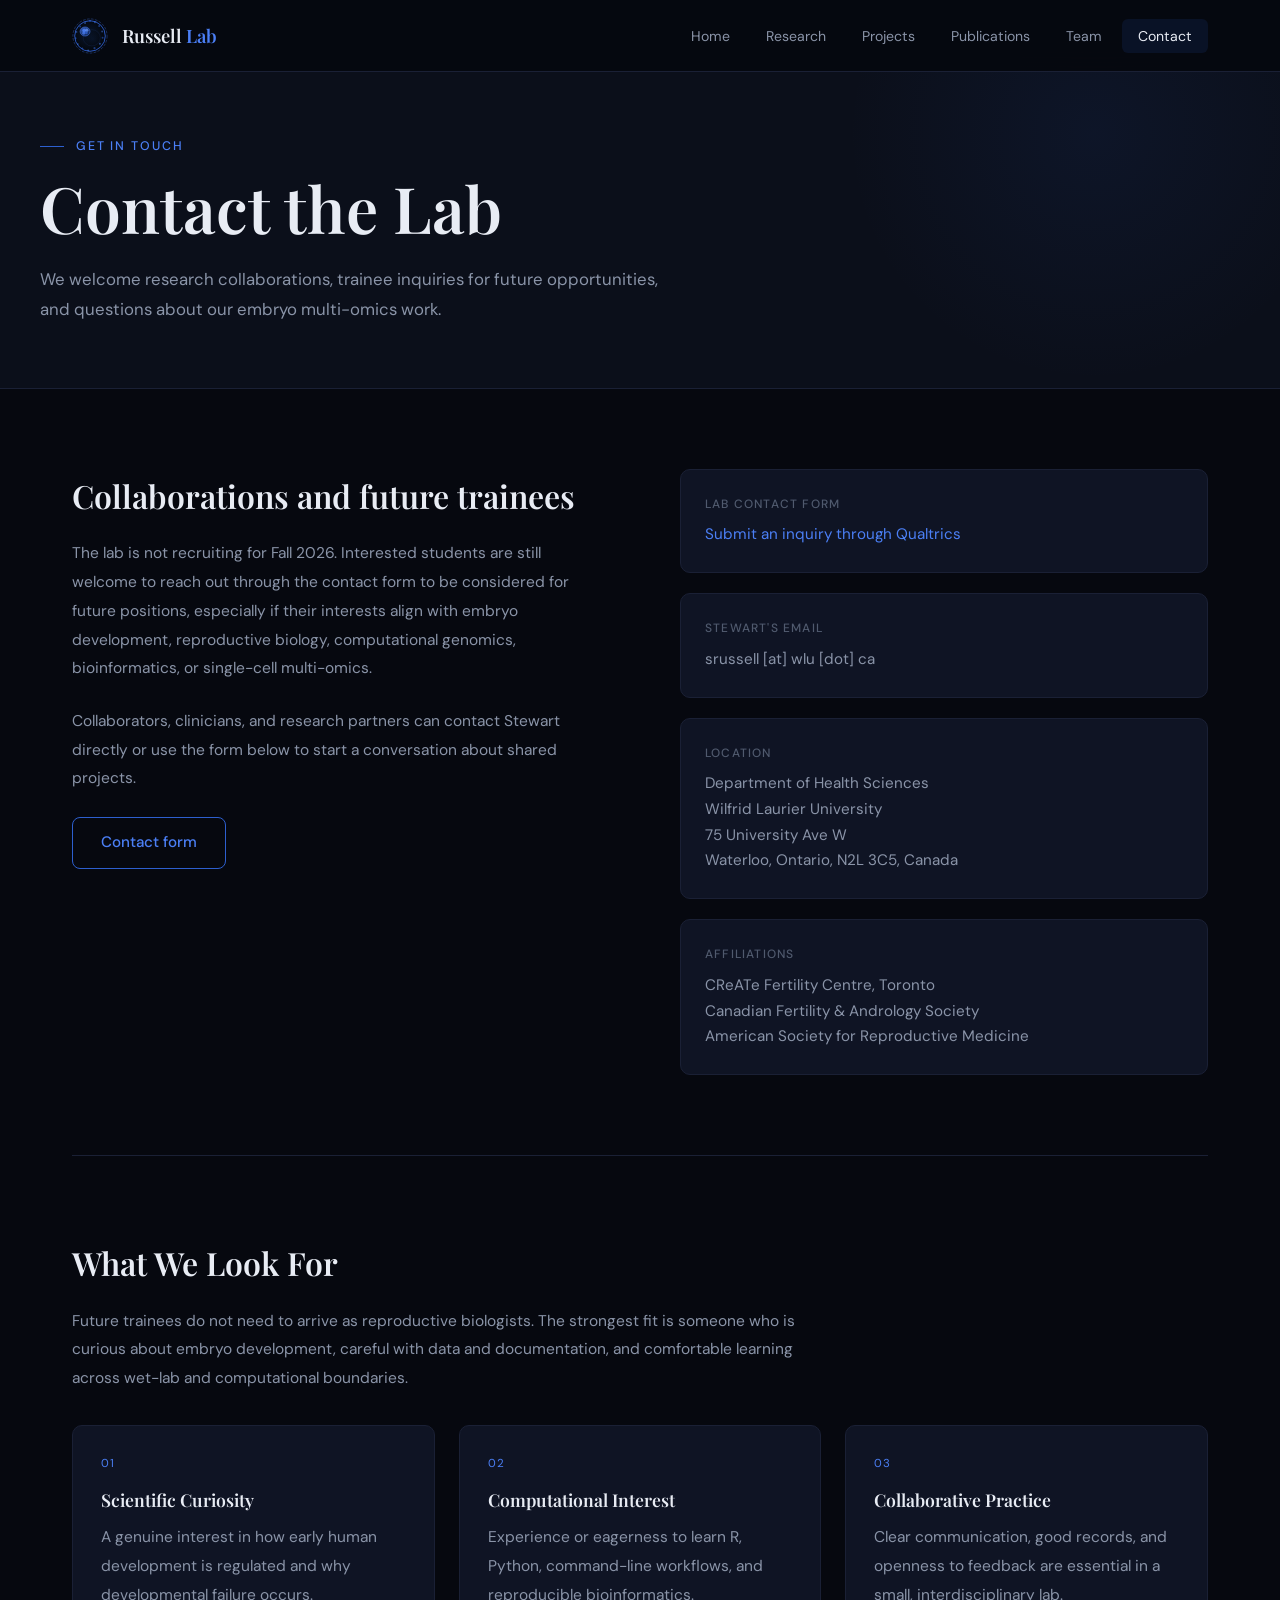
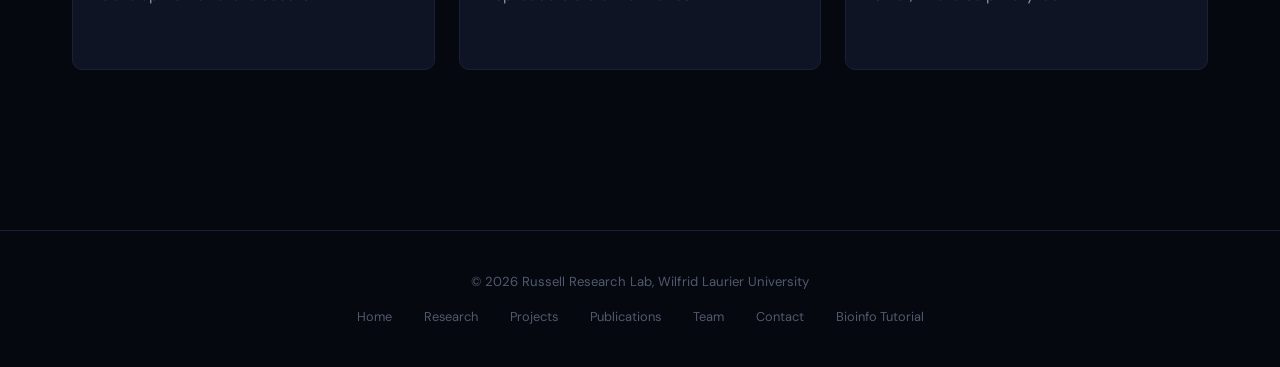
==== commit eb413dac: "Refresh lab website content" ====
--- a/contact.html
+++ b/contact.html
@@ -4,36 +4,38 @@
 <meta charset="UTF-8">
 <meta name="viewport" content="width=device-width, initial-scale=1.0">
 <title>Contact | Russell Research Lab</title>
-<meta name="description" content="Join the Russell Research Lab at Wilfrid Laurier University. We welcome MSc, undergraduate, and collaborative enquiries in reproductive biology, multi-omics, and computational embryology.">
+<meta name="description" content="Contact the Russell Research Lab at Wilfrid Laurier University for collaborations, future trainee inquiries, and research questions in embryo multi-omics and reproductive biology.">
 <meta property="og:title" content="Contact | Russell Research Lab">
-<meta property="og:description" content="Join the Russell Research Lab at Wilfrid Laurier University.">
+<meta property="og:description" content="Contact the Russell Research Lab at Wilfrid Laurier University.">
 <meta property="og:type" content="website">
+<meta property="og:image" content="https://russelllab.ca/images/project-digital-embryo.png">
+<link rel="canonical" href="https://russelllab.ca/contact.html">
 <link rel="icon" type="image/svg+xml" href="images/favicon.svg">
 <link rel="stylesheet" href="https://fonts.googleapis.com/css2?family=DM+Sans:ital,opsz,wght@0,9..40,300;0,9..40,400;0,9..40,500;0,9..40,600;1,9..40,300;1,9..40,400&family=Playfair+Display:wght@400;500;600;700&display=swap">
 <link rel="stylesheet" href="css/main.css">
 <style>
-.contact-grid { display: grid; grid-template-columns: 1fr 1fr; gap: 5rem; align-items: start; }
-.contact-cta h2 { font-family: var(--font-display); font-size: 2rem; font-weight: 600; margin-bottom: 1rem; }
-.contact-cta p { color: var(--text-secondary); font-size: 0.97rem; line-height: 1.85; margin-bottom: 1.5rem; }
-.contact-link { display: inline-flex; align-items: center; gap: 0.5rem; color: var(--accent-light); text-decoration: none; font-size: 0.95rem; font-weight: 500; padding: 0.75rem 1.75rem; border: 1px solid var(--accent); border-radius: 8px; transition: all 0.3s ease; }
-.contact-link:hover { background: rgba(45,95,206,0.15); transform: translateY(-2px); }
-.contact-cards { display: flex; flex-direction: column; gap: 1.25rem; }
-.contact-card { padding: 1.5rem; background: var(--bg-card); border: 1px solid var(--border); border-radius: 10px; }
-.contact-card h4 { font-size: 0.75rem; letter-spacing: 0.1em; text-transform: uppercase; color: var(--text-muted); font-weight: 500; margin-bottom: 0.5rem; }
-.contact-card p { color: var(--text-secondary); font-size: 0.95rem; line-height: 1.7; }
-.contact-card a { color: var(--accent-light); text-decoration: none; }
-.contact-card a:hover { text-decoration: underline; }
-.what-we-seek { margin-top: 5rem; padding-top: 5rem; border-top: 1px solid var(--border); }
-.what-we-seek h2 { font-family: var(--font-display); font-size: 2rem; font-weight: 600; margin-bottom: 1rem; }
-.what-we-seek p { color: var(--text-secondary); font-size: 0.97rem; line-height: 1.85; max-width: 700px; margin-bottom: 2rem; }
-.seek-grid { display: grid; grid-template-columns: repeat(3, 1fr); gap: 1.5rem; }
-.seek-card { background: var(--bg-card); border: 1px solid var(--border); border-radius: 10px; padding: 1.75rem; transition: all 0.3s ease; }
-.seek-card:hover { border-color: var(--accent); transform: translateY(-3px); }
-.seek-icon { font-size: 1.5rem; margin-bottom: 1rem; }
-.seek-title { font-family: var(--font-display); font-size: 1.1rem; font-weight: 600; margin-bottom: 0.5rem; }
-.seek-desc { font-size: 0.87rem; color: var(--text-secondary); line-height: 1.7; }
-@media (max-width: 1024px) { .contact-grid { grid-template-columns: 1fr; gap: 3rem; } .seek-grid { grid-template-columns: 1fr 1fr; } }
-@media (max-width: 768px) { .seek-grid { grid-template-columns: 1fr; } }
+.contact-grid{display:grid;grid-template-columns:1fr 1fr;gap:5rem;align-items:start;}
+.contact-cta h2{font-family:var(--font-display);font-size:2rem;font-weight:600;margin-bottom:1rem;}
+.contact-cta p{color:var(--text-secondary);font-size:0.97rem;line-height:1.85;margin-bottom:1.5rem;}
+.contact-link{display:inline-flex;align-items:center;gap:0.5rem;color:var(--accent-light);text-decoration:none;font-size:0.95rem;font-weight:500;padding:0.75rem 1.75rem;border:1px solid var(--accent);border-radius:8px;transition:all 0.3s ease;}
+.contact-link:hover{background:rgba(45,95,206,0.15);transform:translateY(-2px);}
+.contact-cards{display:flex;flex-direction:column;gap:1.25rem;}
+.contact-card{padding:1.5rem;background:var(--bg-card);border:1px solid var(--border);border-radius:10px;}
+.contact-card h4{font-size:0.75rem;letter-spacing:0.1em;text-transform:uppercase;color:var(--text-muted);font-weight:500;margin-bottom:0.5rem;}
+.contact-card p{color:var(--text-secondary);font-size:0.95rem;line-height:1.7;}
+.contact-card a{color:var(--accent-light);text-decoration:none;}
+.contact-card a:hover{text-decoration:underline;}
+.what-we-seek{margin-top:5rem;padding-top:5rem;border-top:1px solid var(--border);}
+.what-we-seek h2{font-family:var(--font-display);font-size:2rem;font-weight:600;margin-bottom:1rem;}
+.what-we-seek p{color:var(--text-secondary);font-size:0.97rem;line-height:1.85;max-width:760px;margin-bottom:2rem;}
+.seek-grid{display:grid;grid-template-columns:repeat(3,1fr);gap:1.5rem;}
+.seek-card{background:var(--bg-card);border:1px solid var(--border);border-radius:10px;padding:1.75rem;transition:all 0.3s ease;}
+.seek-card:hover{border-color:var(--accent);transform:translateY(-3px);}
+.seek-label{font-size:0.72rem;letter-spacing:0.1em;text-transform:uppercase;color:var(--accent-light);margin-bottom:0.75rem;}
+.seek-title{font-family:var(--font-display);font-size:1.1rem;font-weight:600;margin-bottom:0.5rem;}
+.seek-desc{font-size:0.87rem;color:var(--text-secondary);line-height:1.7;}
+@media (max-width:1024px){.contact-grid{grid-template-columns:1fr;gap:3rem}.seek-grid{grid-template-columns:1fr 1fr}}
+@media (max-width:768px){.seek-grid{grid-template-columns:1fr}}
 </style>
 </head>
 <body>
@@ -55,22 +57,26 @@
 
 <div class="page-header"><div class="page-header-inner">
   <div class="section-label">Get in Touch</div>
-  <h1 class="page-title">Join Us &amp; Connect</h1>
-  <p class="page-subtitle">We welcome enquiries from prospective graduate students, undergraduate researchers, and potential collaborators.</p>
+  <h1 class="page-title">Contact the Lab</h1>
+  <p class="page-subtitle">We welcome research collaborations, trainee inquiries for future opportunities, and questions about our embryo multi-omics work.</p>
 </div></div>
 
 <main class="main">
   <div class="contact-grid">
     <div class="contact-cta fade-in">
-      <h2>Interested in joining the lab?</h2>
-      <p>We are actively recruiting MSc and undergraduate research students with interests in computational biology, reproductive science, bioinformatics, or multi-omics data analysis. Prior experience in molecular biology or programming (R/Python) is an asset but not required — we value curiosity and determination above all.</p>
-      <p>If you are a potential collaborator or have a question about our research, we'd love to hear from you too.</p>
-      <a href="https://wlu.ca1.qualtrics.com/jfe/form/SV_3DUtof3Wim0lqWa" target="_blank" rel="noopener" class="contact-link">Contact the lab →</a>
+      <h2>Collaborations and future trainees</h2>
+      <p>The lab is not recruiting for Fall 2026. Interested students are still welcome to reach out through the contact form to be considered for future positions, especially if their interests align with embryo development, reproductive biology, computational genomics, bioinformatics, or single-cell multi-omics.</p>
+      <p>Collaborators, clinicians, and research partners can contact Stewart directly or use the form below to start a conversation about shared projects.</p>
+      <a href="https://wlu.ca1.qualtrics.com/jfe/form/SV_3DUtof3Wim0lqWa" target="_blank" rel="noopener" class="contact-link">Contact form</a>
     </div>
     <div class="contact-cards fade-in stagger-1">
       <div class="contact-card">
-        <h4>Contact Form</h4>
-        <p><a href="https://wlu.ca1.qualtrics.com/jfe/form/SV_3DUtof3Wim0lqWa" target="_blank" rel="noopener">Fill out our contact form</a></p>
+        <h4>Lab Contact Form</h4>
+        <p><a href="https://wlu.ca1.qualtrics.com/jfe/form/SV_3DUtof3Wim0lqWa" target="_blank" rel="noopener">Submit an inquiry through Qualtrics</a></p>
+      </div>
+      <div class="contact-card">
+        <h4>Stewart's Email</h4>
+        <p>srussell [at] wlu [dot] ca</p>
       </div>
       <div class="contact-card">
         <h4>Location</h4>
@@ -85,29 +91,29 @@
 
   <div class="what-we-seek fade-in">
     <h2>What We Look For</h2>
-    <p>We welcome students from diverse backgrounds. No two paths into reproductive biology are the same — if you are excited about the science, we want to talk.</p>
+    <p>Future trainees do not need to arrive as reproductive biologists. The strongest fit is someone who is curious about embryo development, careful with data and documentation, and comfortable learning across wet-lab and computational boundaries.</p>
     <div class="seek-grid">
       <div class="seek-card fade-in stagger-1">
-        <div class="seek-icon">🔬</div>
+        <div class="seek-label">01</div>
         <div class="seek-title">Scientific Curiosity</div>
-        <p class="seek-desc">A genuine interest in how life begins and what can go wrong — regardless of prior experience in the field.</p>
+        <p class="seek-desc">A genuine interest in how early human development is regulated and why developmental failure occurs.</p>
       </div>
       <div class="seek-card fade-in stagger-2">
-        <div class="seek-icon">💻</div>
+        <div class="seek-label">02</div>
         <div class="seek-title">Computational Interest</div>
-        <p class="seek-desc">Experience or eagerness to learn R, Python, or bioinformatics pipelines. We will train the right person.</p>
+        <p class="seek-desc">Experience or eagerness to learn R, Python, command-line workflows, and reproducible bioinformatics.</p>
       </div>
       <div class="seek-card fade-in stagger-3">
-        <div class="seek-icon">🤝</div>
-        <div class="seek-title">Collaborative Spirit</div>
-        <p class="seek-desc">We are a small, collegial lab. Teamwork, communication, and openness to feedback are essential.</p>
+        <div class="seek-label">03</div>
+        <div class="seek-title">Collaborative Practice</div>
+        <p class="seek-desc">Clear communication, good records, and openness to feedback are essential in a small, interdisciplinary lab.</p>
       </div>
     </div>
   </div>
 </main>
 
 <footer class="footer">
-  <p class="footer-text">&copy; 2026 Russell Research Lab — Wilfrid Laurier University</p>
+  <p class="footer-text">&copy; 2026 Russell Research Lab, Wilfrid Laurier University</p>
   <div class="footer-links">
     <a href="index.html">Home</a>
     <a href="research.html">Research</a>
--- a/css/main.css
+++ b/css/main.css
@@ -1,4 +1,4 @@
-/* Russell Research Lab — shared site styles.
+/* Russell Research Lab, shared site styles.
  * Per-page <style> blocks handle layout-specific rules; this file
  * handles tokens, typography, nav, page header, fade-in system, footer. */
 
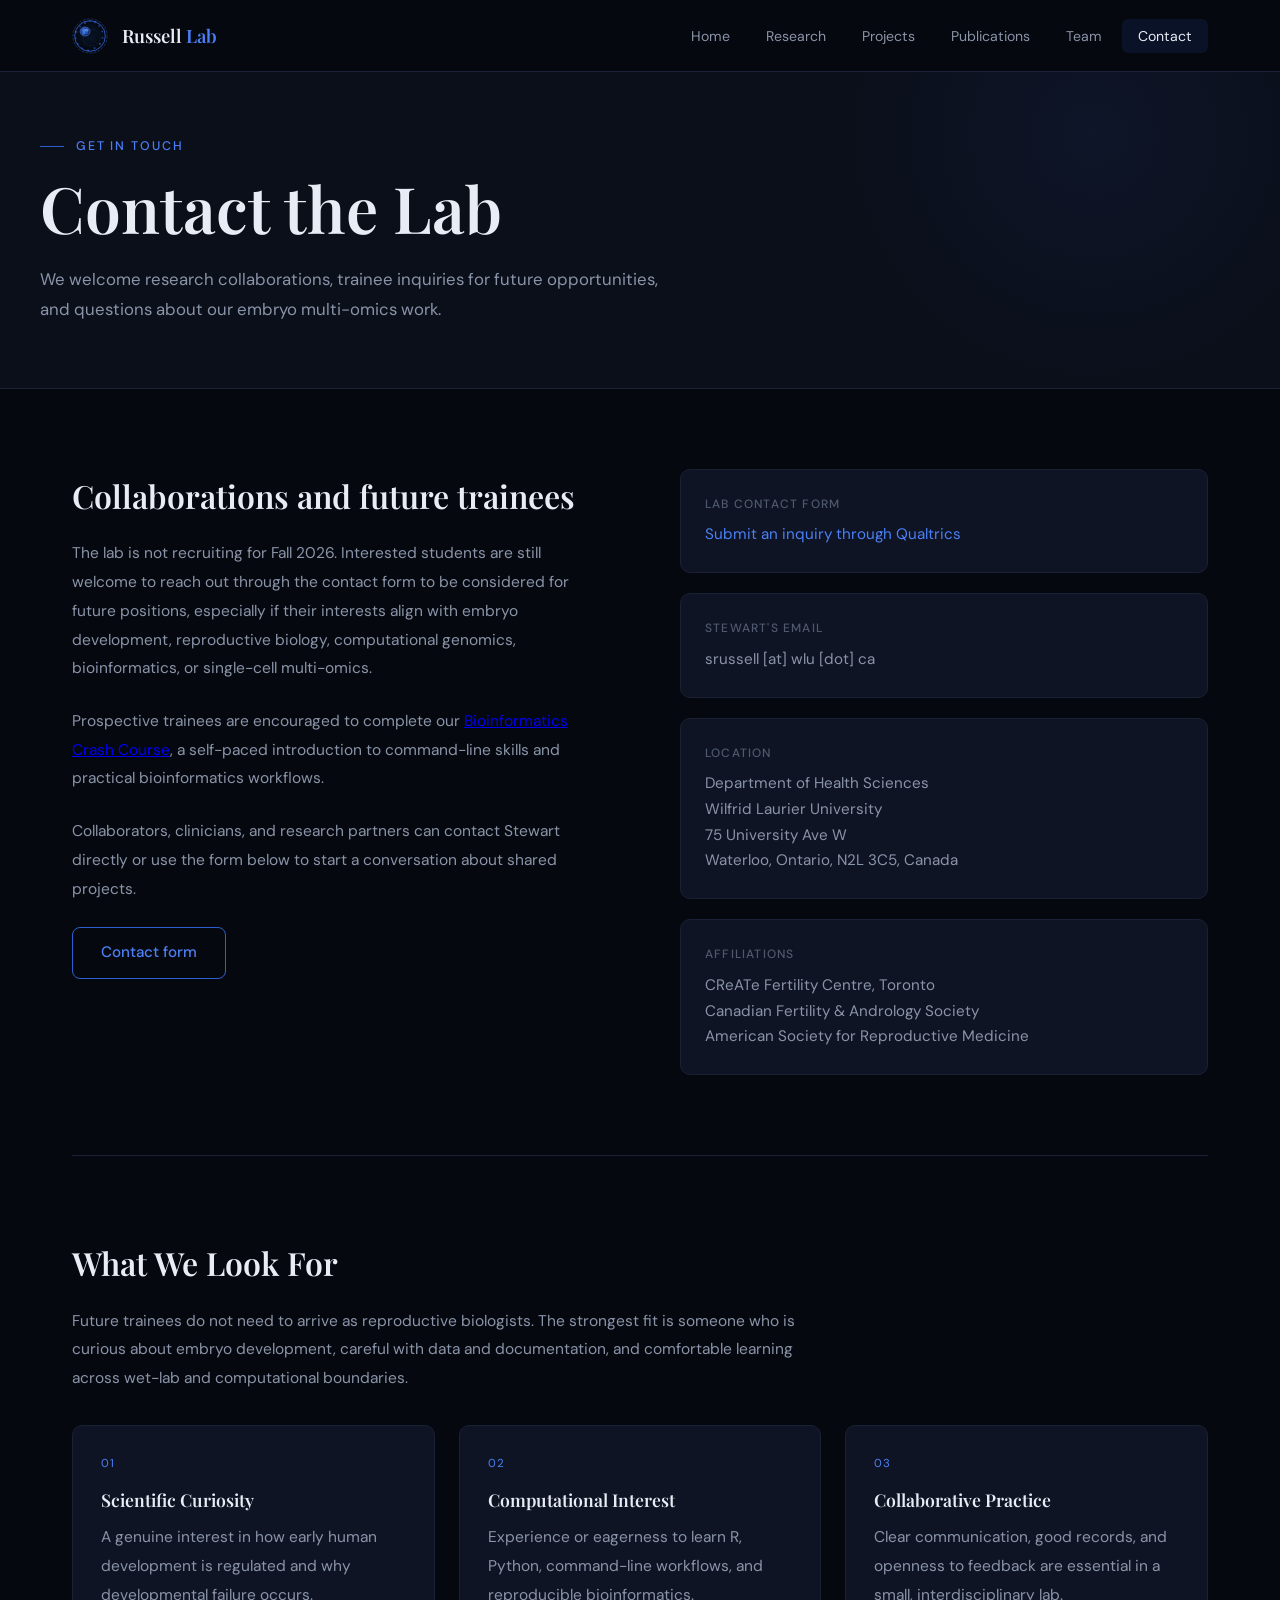
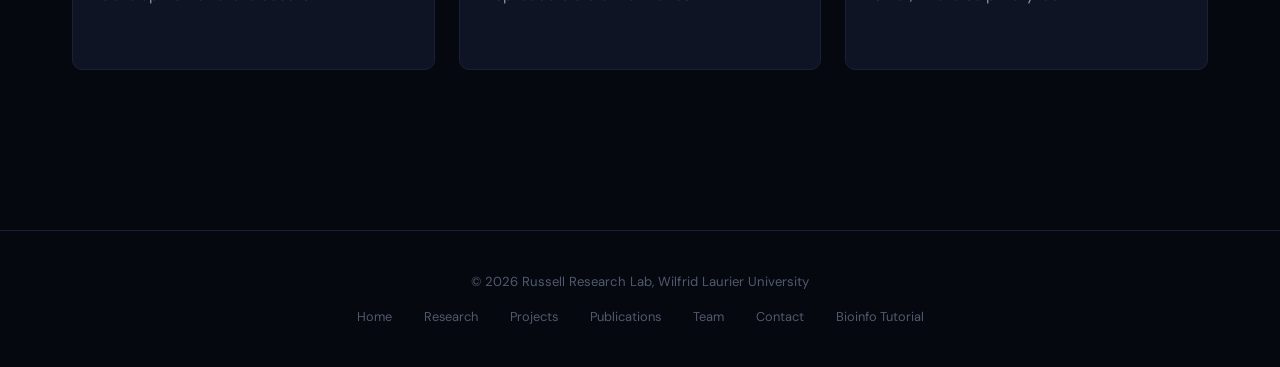
==== commit 25c14536: "Add bioinformatics course for prospective trainees" ====
--- a/contact.html
+++ b/contact.html
@@ -66,6 +66,7 @@
     <div class="contact-cta fade-in">
       <h2>Collaborations and future trainees</h2>
       <p>The lab is not recruiting for Fall 2026. Interested students are still welcome to reach out through the contact form to be considered for future positions, especially if their interests align with embryo development, reproductive biology, computational genomics, bioinformatics, or single-cell multi-omics.</p>
+      <p>Prospective trainees are encouraged to complete our <a href="https://sjrussell.github.io/BioinfoCrashCourse/" target="_blank" rel="noopener">Bioinformatics Crash Course</a>, a self-paced introduction to command-line skills and practical bioinformatics workflows.</p>
       <p>Collaborators, clinicians, and research partners can contact Stewart directly or use the form below to start a conversation about shared projects.</p>
       <a href="https://wlu.ca1.qualtrics.com/jfe/form/SV_3DUtof3Wim0lqWa" target="_blank" rel="noopener" class="contact-link">Contact form</a>
     </div>
@@ -128,5 +129,8 @@
 const observer = new IntersectionObserver(e => e.forEach(x => { if (x.isIntersecting) x.target.classList.add('visible'); }), { threshold: 0.1, rootMargin: '0px 0px -50px 0px' });
 document.querySelectorAll('.fade-in').forEach(el => observer.observe(el));
 </script>
+  <!-- Cloudflare Web Analytics -->
+  <script defer src="https://static.cloudflareinsights.com/beacon.min.js" data-cf-beacon='{"token":"26238cd97ecc4aeba28c922edf13b883"}'></script>
+  <!-- End Cloudflare Web Analytics -->
 </body>
 </html>
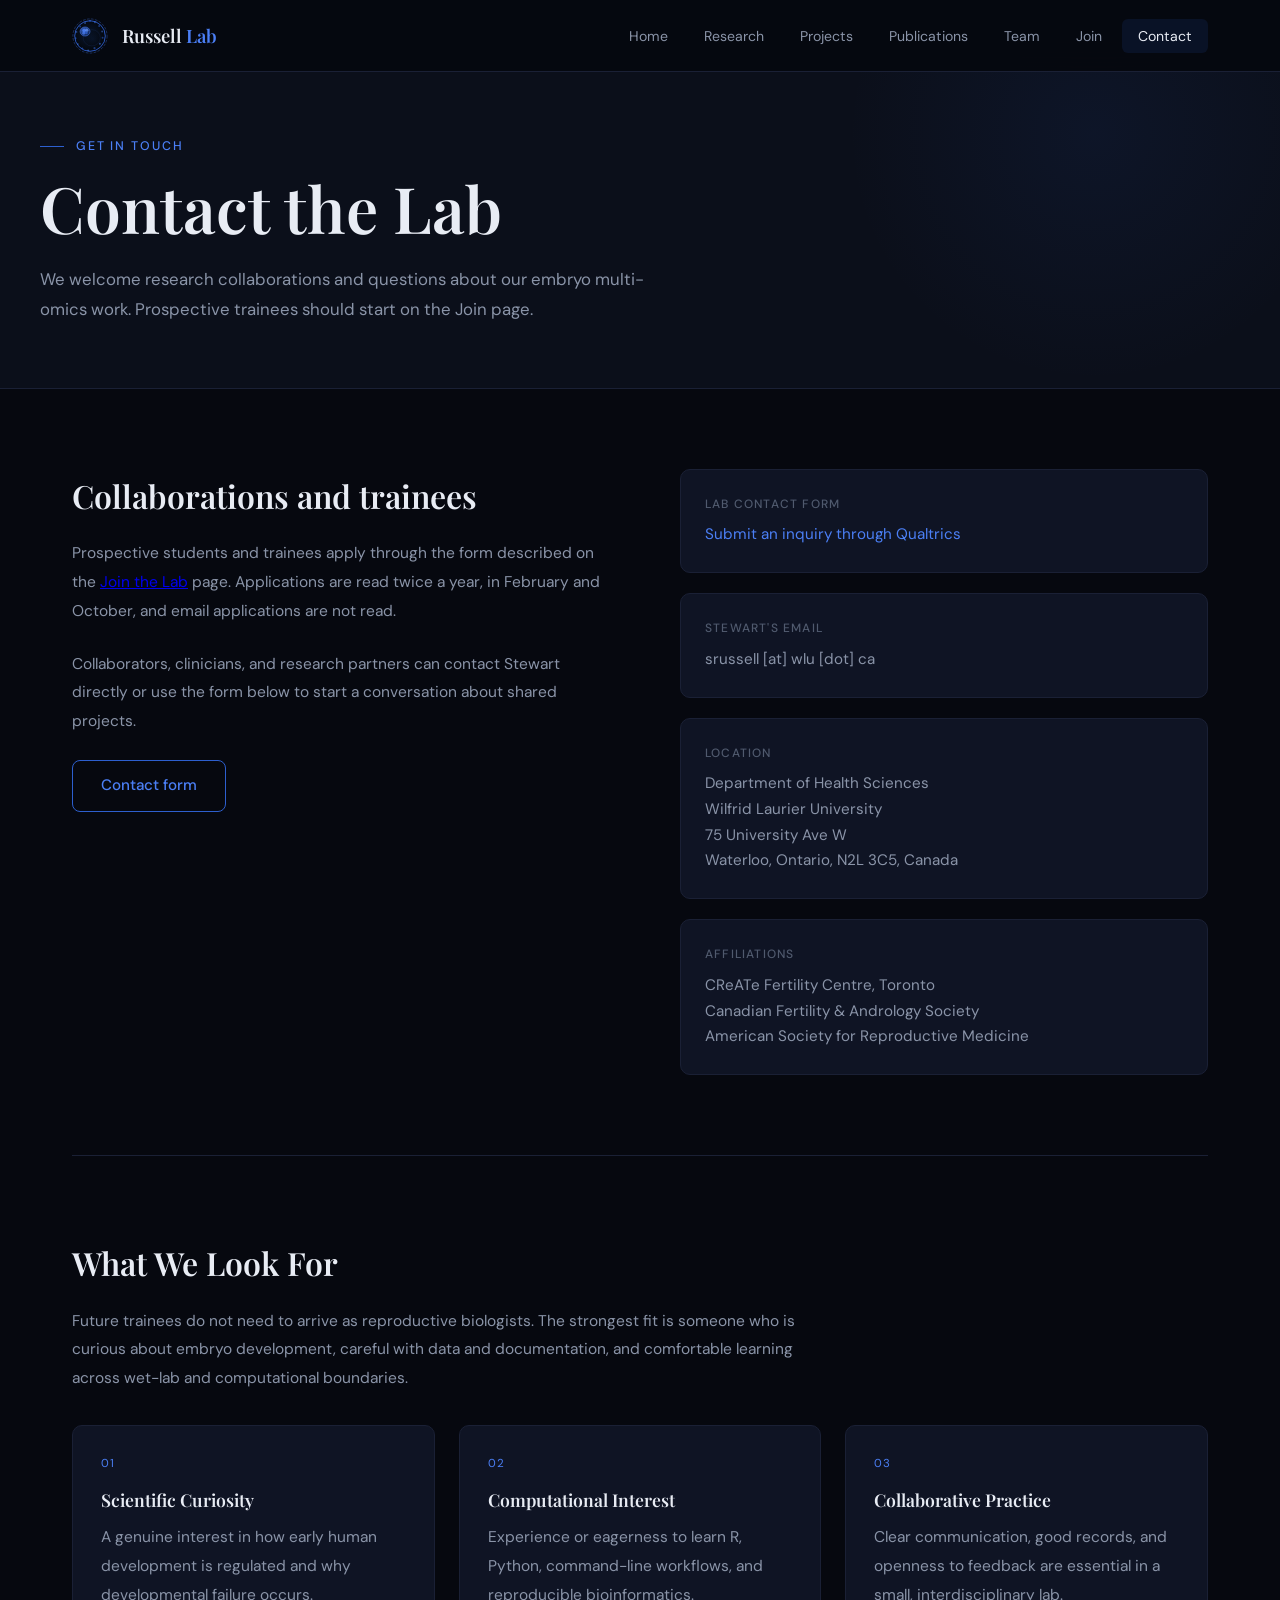
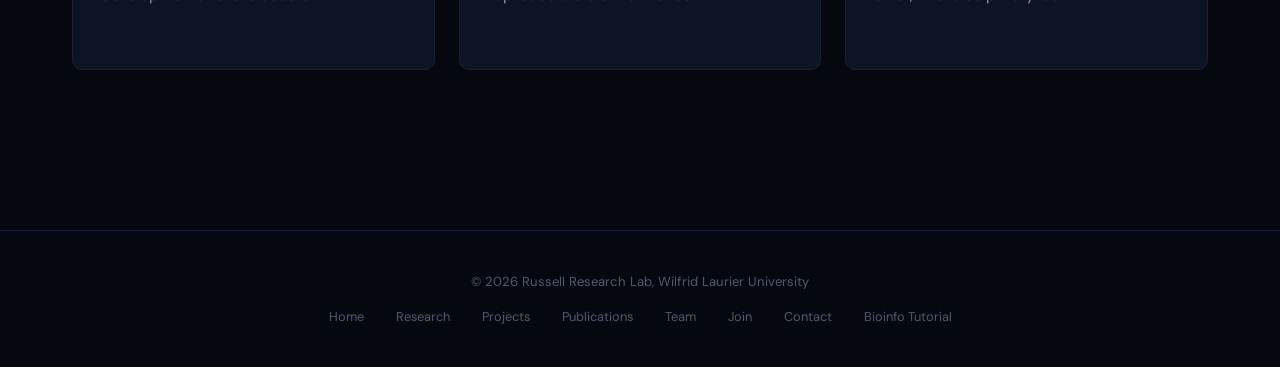
==== commit 60b30cd8: "Add Join the Lab page with application windows, awards and expectations Co-Authored-By: Claude Sonne" ====
--- a/contact.html
+++ b/contact.html
@@ -4,7 +4,7 @@
 <meta charset="UTF-8">
 <meta name="viewport" content="width=device-width, initial-scale=1.0">
 <title>Contact | Russell Research Lab</title>
-<meta name="description" content="Contact the Russell Research Lab at Wilfrid Laurier University for collaborations, future trainee inquiries, and research questions in embryo multi-omics and reproductive biology.">
+<meta name="description" content="Contact the Russell Research Lab at Wilfrid Laurier University for collaborations and research questions in embryo multi-omics and reproductive biology.">
 <meta property="og:title" content="Contact | Russell Research Lab">
 <meta property="og:description" content="Contact the Russell Research Lab at Wilfrid Laurier University.">
 <meta property="og:type" content="website">
@@ -50,6 +50,7 @@
     <li><a href="projects.html">Projects</a></li>
     <li><a href="publications.html">Publications</a></li>
     <li><a href="team.html">Team</a></li>
+    <li><a href="join.html">Join</a></li>
     <li><a href="contact.html" class="active">Contact</a></li>
   </ul>
   <button class="mobile-toggle" onclick="document.querySelector('.nav-links').classList.toggle('show')">&#9776;</button>
@@ -58,15 +59,14 @@
 <div class="page-header"><div class="page-header-inner">
   <div class="section-label">Get in Touch</div>
   <h1 class="page-title">Contact the Lab</h1>
-  <p class="page-subtitle">We welcome research collaborations, trainee inquiries for future opportunities, and questions about our embryo multi-omics work.</p>
+  <p class="page-subtitle">We welcome research collaborations and questions about our embryo multi-omics work. Prospective trainees should start on the Join page.</p>
 </div></div>
 
 <main class="main">
   <div class="contact-grid">
     <div class="contact-cta fade-in">
-      <h2>Collaborations and future trainees</h2>
-      <p>The lab is not recruiting for Fall 2026. Interested students are still welcome to reach out through the contact form to be considered for future positions, especially if their interests align with embryo development, reproductive biology, computational genomics, bioinformatics, or single-cell multi-omics.</p>
-      <p>Prospective trainees are encouraged to complete our <a href="https://sjrussell.github.io/BioinfoCrashCourse/" target="_blank" rel="noopener">Bioinformatics Crash Course</a>, a self-paced introduction to command-line skills and practical bioinformatics workflows.</p>
+      <h2>Collaborations and trainees</h2>
+      <p>Prospective students and trainees apply through the form described on the <a href="join.html">Join the Lab</a> page. Applications are read twice a year, in February and October, and email applications are not read.</p>
       <p>Collaborators, clinicians, and research partners can contact Stewart directly or use the form below to start a conversation about shared projects.</p>
       <a href="https://wlu.ca1.qualtrics.com/jfe/form/SV_3DUtof3Wim0lqWa" target="_blank" rel="noopener" class="contact-link">Contact form</a>
     </div>
@@ -121,6 +121,7 @@
     <a href="projects.html">Projects</a>
     <a href="publications.html">Publications</a>
     <a href="team.html">Team</a>
+    <a href="join.html">Join</a>
     <a href="contact.html">Contact</a>
     <a href="https://sjrussell.github.io/BioinfoCrashCourse/" target="_blank" rel="noopener">Bioinfo Tutorial</a>
   </div>
